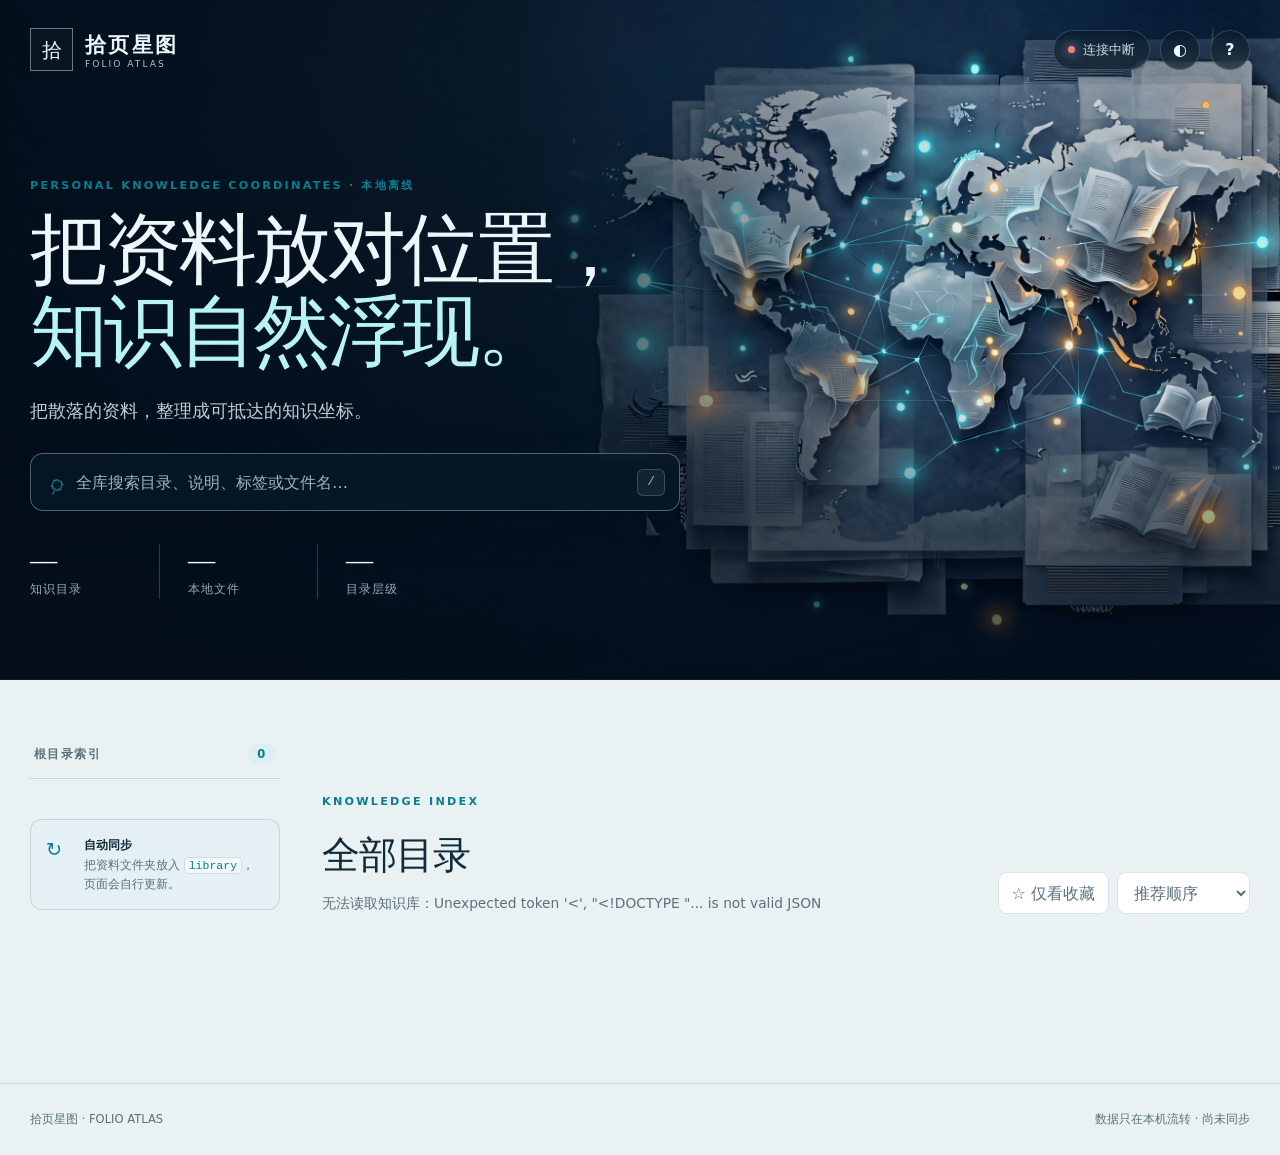
==== static/index.html @ a75ec2ff "feat: 发布拾页星图本地知识库" ====
<!doctype html>
<html lang="zh-CN" data-theme="dark">
<head>
  <meta charset="UTF-8">
  <meta name="viewport" content="width=device-width, initial-scale=1">
  <meta name="description" content="离线、自动索引、易维护的本地知识库">
  <title>拾页星图 · 本地知识库</title>
  <link rel="icon" href="/static/assets/favicon.svg" type="image/svg+xml">
  <link rel="stylesheet" href="/static/style.css">
  <script defer src="/static/catalog.js"></script>
  <script defer src="/static/app.js"></script>
</head>
<body>
  <a class="skip-link" href="#content">跳到知识条目</a>

  <header class="hero">
    <div class="hero-image" aria-hidden="true"></div>
    <div class="hero-shade" aria-hidden="true"></div>
    <nav class="topbar" aria-label="页面工具">
      <a class="brand" href="/" aria-label="拾页星图本地知识库首页">
        <span class="brand-mark" aria-hidden="true">拾</span>
        <span><strong>拾页星图</strong><small>FOLIO ATLAS</small></span>
      </a>
      <div class="top-actions">
        <span class="sync-state" id="syncState" role="status"><i aria-hidden="true"></i> 正在连接</span>
        <button class="icon-button" id="themeToggle" type="button" aria-label="切换明暗主题" title="切换明暗主题">◐</button>
        <button class="icon-button" id="helpButton" type="button" aria-label="查看使用帮助" title="查看使用帮助">?</button>
      </div>
    </nav>

    <div class="hero-content">
      <p class="eyebrow">PERSONAL KNOWLEDGE COORDINATES · 本地离线</p>
      <h1 id="siteTitle">把资料放对位置，<br><em>知识自然浮现。</em></h1>
      <p class="hero-copy" id="siteSubtitle">把散落的资料，整理成可抵达的知识坐标。</p>

      <form class="search-box" id="searchForm" role="search">
        <span class="search-icon" aria-hidden="true">⌕</span>
        <label class="sr-only" for="searchInput">搜索目录、说明、标签或文件名</label>
        <input id="searchInput" type="search" autocomplete="off" placeholder="全库搜索目录、说明、标签或文件名…">
        <kbd>/</kbd>
        <button id="clearSearch" type="button" aria-label="清空搜索" title="清空搜索" hidden>×</button>
      </form>

      <dl class="hero-stats" aria-label="知识库统计">
        <div><dt id="itemCount">—</dt><dd id="itemCountLabel">知识目录</dd></div>
        <div><dt id="fileCount">—</dt><dd>本地文件</dd></div>
        <div><dt id="categoryCount">—</dt><dd id="categoryCountLabel">目录层级</dd></div>
      </dl>
    </div>
  </header>

  <main id="content" class="workspace" tabindex="-1">
    <aside class="index-panel" aria-label="知识分类">
      <div class="panel-heading">
        <span>根目录索引</span>
        <span id="visibleCount">0</span>
      </div>
      <nav id="categoryList" class="category-list" aria-label="按分类筛选"></nav>
      <div class="index-note">
        <span aria-hidden="true">↻</span>
        <p><strong>自动同步</strong>把资料文件夹放入 <code>library</code>，页面会自行更新。</p>
      </div>
    </aside>

    <section class="catalog" aria-labelledby="catalogTitle">
      <nav id="breadcrumbs" class="breadcrumbs" aria-label="当前位置"></nav>
      <div class="catalog-toolbar">
        <div>
          <p class="section-kicker">KNOWLEDGE INDEX</p>
          <h2 id="catalogTitle">全部目录</h2>
          <p id="resultSummary" class="result-summary" aria-live="polite">正在读取本地目录…</p>
        </div>
        <div class="view-tools" aria-label="显示选项">
          <button id="favoriteFilter" class="tool-button" type="button" aria-pressed="false">☆ 仅看收藏</button>
          <select id="sortSelect" aria-label="排序方式">
            <option value="default">推荐顺序</option>
            <option value="title">按名称</option>
            <option value="modified">最近更新</option>
          </select>
        </div>
      </div>

      <div id="typeFilters" class="type-filters" aria-label="按文件类型筛选"></div>
      <section id="currentFolderPanel" class="current-folder-panel" aria-labelledby="currentFolderTitle" hidden>
        <div>
          <p class="section-kicker">CURRENT DIRECTORY</p>
          <h3 id="currentFolderTitle"></h3>
          <p id="currentFolderDescription"></p>
        </div>
        <div id="currentFolderFiles" class="current-folder-files"></div>
      </section>
      <div id="cardGrid" class="card-grid" aria-live="polite" aria-busy="true"></div>

      <div id="emptyState" class="empty-state" hidden>
        <span aria-hidden="true">⌁</span>
        <h3>没有找到对应资料</h3>
        <p>换一个关键词或清除筛选条件；新资料放入 library 后会自动出现。</p>
        <button id="resetFilters" type="button">清除全部筛选</button>
      </div>
    </section>
  </main>

  <footer>
    <span>拾页星图 · FOLIO ATLAS</span>
    <span>数据只在本机流转 · <span id="lastUpdated">尚未同步</span></span>
  </footer>

  <div id="hoverCard" class="hover-card" role="tooltip" hidden>
    <p class="hover-label">目录说明</p>
    <h3 id="hoverTitle"></h3>
    <p id="hoverDescription"></p>
    <div id="hoverMeta" class="hover-meta"></div>
  </div>


  <dialog id="helpDialog" class="detail-dialog help-dialog" aria-labelledby="helpTitle">
    <form method="dialog"><button class="dialog-close" aria-label="关闭帮助">×</button></form>
    <p class="section-kicker">QUICK GUIDE</p>
    <h2 id="helpTitle">三步建立多级资料目录</h2>
    <ol class="help-steps">
      <li><span>1</span><div><strong>创建分类</strong><p>在 library 下新建一个文件夹，例如“编程开发”。</p></div></li>
      <li><span>2</span><div><strong>按需要继续嵌套</strong><p>例如“算法 / 数论 / 质数”，目录深度不受固定层级限制。</p></div></li>
      <li><span>3</span><div><strong>为每级添加说明</strong><p>任意目录中添加 <code>_说明.md</code>，悬浮该目录即可查看。</p></div></li>
    </ol>
    <p class="help-tip">完整说明见项目根目录的 <strong>README.md</strong> 与 <strong>docs/使用手册.md</strong>。</p>
  </dialog>

  <div id="toast" class="toast" role="status" aria-live="polite" hidden></div>
</body>
</html>
---- static/style.css ----
:root {
  --night: #071421;
  --night-2: #0b1d2d;
  --panel: rgba(12, 31, 47, .88);
  --card: #10283b;
  --card-2: #133148;
  --line: rgba(177, 211, 226, .16);
  --text: #edf7fa;
  --muted: #9eb5c2;
  --cyan: #60deea;
  --cyan-deep: #1fa5ba;
  --amber: #ffb45f;
  --danger: #ff7d78;
  --shadow: 0 24px 70px rgba(0, 8, 18, .34);
  --radius: 18px;
  --display: Georgia, "Noto Serif CJK SC", "Noto Serif SC", "Songti SC", serif;
  --body: "Microsoft YaHei UI", "Noto Sans CJK SC", "Noto Sans SC", system-ui, sans-serif;
  color-scheme: dark;
}

html[data-theme="light"] {
  --night: #eaf1f3;
  --night-2: #f4f8f8;
  --panel: rgba(244, 249, 250, .92);
  --card: #fff;
  --card-2: #f3f8f9;
  --line: rgba(17, 51, 65, .14);
  --text: #102b39;
  --muted: #59717c;
  --cyan: #087e91;
  --cyan-deep: #06697a;
  --amber: #bc670c;
  --shadow: 0 22px 55px rgba(25, 61, 74, .13);
  color-scheme: light;
}

* { box-sizing: border-box; }
html { scroll-behavior: smooth; }
body {
  margin: 0;
  min-width: 300px;
  background: var(--night);
  color: var(--text);
  font-family: var(--body);
  line-height: 1.6;
  text-rendering: optimizeLegibility;
}
button, input, select { font: inherit; }
button, a, select { -webkit-tap-highlight-color: transparent; }
a { color: inherit; }
button { color: inherit; }
:focus-visible { outline: 3px solid var(--amber); outline-offset: 3px; }
::selection { background: var(--cyan); color: #03151c; }
[hidden] { display: none !important; }

.sr-only {
  position: absolute; width: 1px; height: 1px; padding: 0; margin: -1px;
  overflow: hidden; clip: rect(0, 0, 0, 0); white-space: nowrap; border: 0;
}
.skip-link {
  position: fixed; z-index: 1000; left: 1rem; top: -5rem;
  padding: .7rem 1rem; border-radius: 8px; background: var(--amber); color: #122330;
}
.skip-link:focus { top: 1rem; }

.hero {
  position: relative; min-height: 680px; overflow: hidden;
  border-bottom: 1px solid var(--line); background: #071724; color: #edf7fa;
}
.hero-image {
  position: absolute; inset: 0;
  background: url('/static/assets/knowledge-map-hero.png') center center / cover no-repeat;
  filter: saturate(.88) contrast(1.05);
}
.hero-shade {
  position: absolute; inset: 0;
  background:
    linear-gradient(90deg, rgba(4, 15, 27, .95) 0%, rgba(4, 15, 27, .76) 40%, rgba(4, 15, 27, .08) 75%),
    linear-gradient(0deg, rgba(4, 15, 27, .78) 0%, transparent 42%);
}
.topbar, .hero-content { position: relative; z-index: 2; width: min(1220px, calc(100% - 48px)); margin-inline: auto; }
.topbar { display: flex; align-items: center; justify-content: space-between; padding-top: 28px; }
.brand { display: flex; gap: 12px; align-items: center; text-decoration: none; }
.brand-mark {
  display: grid; place-items: center; width: 43px; height: 43px; border: 1px solid rgba(255,255,255,.42);
  font-family: var(--display); font-size: 1.25rem; background: rgba(8, 26, 39, .58); backdrop-filter: blur(10px);
}
.brand strong { display: block; font-family: var(--display); font-size: 1.3rem; letter-spacing: .12em; }
.brand small { display: block; margin-top: -4px; color: #a9c3ce; font-size: .57rem; letter-spacing: .22em; }
.top-actions { display: flex; align-items: center; gap: 10px; }
.sync-state {
  display: flex; align-items: center; gap: 8px; min-height: 40px; padding: 0 14px;
  border: 1px solid rgba(255,255,255,.16); border-radius: 999px; color: #c8dbe2;
  background: rgba(8, 25, 38, .55); backdrop-filter: blur(10px); font-size: .82rem;
}
.sync-state i { width: 7px; height: 7px; border-radius: 50%; background: var(--amber); box-shadow: 0 0 12px currentColor; }
.sync-state.online i { background: var(--cyan); }
.sync-state.error i { background: var(--danger); }
.icon-button {
  width: 40px; height: 40px; border: 1px solid rgba(255,255,255,.16); border-radius: 50%;
  background: rgba(8,25,38,.55); cursor: pointer; backdrop-filter: blur(10px); font-weight: 700;
}
.icon-button:hover { border-color: var(--cyan); color: var(--cyan); }

.hero-content { padding-top: 105px; padding-bottom: 70px; }
.eyebrow, .section-kicker { margin: 0 0 14px; color: var(--cyan); font-size: .7rem; font-weight: 800; letter-spacing: .2em; }
h1 { margin: 0; max-width: 760px; font-family: var(--display); font-size: clamp(3rem, 6.1vw, 5.7rem); font-weight: 500; line-height: 1.05; letter-spacing: -.045em; }
.hero h1 { color: #edf7fa; }
h1 em { color: #b9f4f4; font-style: normal; }
.hero-copy { max-width: 590px; margin: 24px 0 28px; color: #bdd0d7; font-size: clamp(1rem, 1.4vw, 1.14rem); }
.search-box {
  display: flex; align-items: center; width: min(650px, 100%); min-height: 58px; padding: 0 14px 0 18px;
  border: 1px solid rgba(180, 231, 238, .38); border-radius: 13px;
  background: rgba(8, 26, 39, .72); box-shadow: 0 14px 45px rgba(0, 8, 18, .22); backdrop-filter: blur(15px);
}
.search-box:focus-within { border-color: var(--cyan); box-shadow: 0 0 0 3px rgba(96,222,234,.16), 0 16px 50px rgba(0,8,18,.32); }
.search-icon { margin-right: 12px; color: var(--cyan); font-size: 1.65rem; transform: rotate(-20deg); }
.search-box input { flex: 1; min-width: 0; border: 0; outline: 0; background: transparent; color: #f4fbfd; font-size: 1rem; }
.search-box input::placeholder { color: #9eb4bf; }
.search-box kbd { padding: 2px 9px; border: 1px solid rgba(255,255,255,.18); border-radius: 6px; color: #9eb4bf; background: rgba(255,255,255,.06); }
.search-box button { margin-left: 8px; border: 0; background: none; cursor: pointer; font-size: 1.5rem; }
.hero-stats { display: flex; gap: 0; margin: 33px 0 0; }
.hero-stats div { min-width: 130px; padding-right: 28px; margin-right: 28px; border-right: 1px solid rgba(255,255,255,.18); }
.hero-stats div:last-child { border-right: 0; }
.hero-stats dt { color: #fff; font-family: var(--display); font-size: 1.7rem; line-height: 1.2; }
.hero-stats dd { margin: 3px 0 0; color: #93aeba; font-size: .75rem; letter-spacing: .08em; }

.workspace {
  display: grid; grid-template-columns: 250px minmax(0, 1fr); gap: 42px;
  width: min(1220px, calc(100% - 48px)); margin: 0 auto; padding: 64px 0 90px;
}
.index-panel { align-self: start; position: sticky; top: 24px; }
.panel-heading { display: flex; justify-content: space-between; align-items: center; padding: 0 4px 14px; border-bottom: 1px solid var(--line); color: var(--muted); font-size: .72rem; font-weight: 800; letter-spacing: .12em; }
.panel-heading span:last-child { min-width: 28px; padding: 1px 8px; border-radius: 999px; color: var(--cyan); background: rgba(96,222,234,.1); text-align: center; }
.category-list { display: grid; gap: 5px; margin-top: 12px; }
.category-button {
  display: grid; grid-template-columns: 32px minmax(0,1fr) auto; align-items: center; gap: 8px;
  width: 100%; min-height: 46px; padding: 7px 10px; border: 1px solid transparent; border-radius: 10px;
  background: transparent; color: var(--muted); text-align: left; cursor: pointer;
}
.category-button:hover { color: var(--text); background: rgba(96,222,234,.05); }
.category-button.active { border-color: var(--line); background: var(--card); color: var(--text); box-shadow: inset 3px 0 var(--cyan); }
.category-icon { color: var(--cyan); text-align: center; font-family: var(--display); font-size: 1.1rem; }
.category-title { overflow: hidden; text-overflow: ellipsis; white-space: nowrap; }
.category-count { color: var(--muted); font-size: .72rem; }
.index-note { display: grid; grid-template-columns: 30px 1fr; gap: 8px; margin-top: 28px; padding: 15px; border: 1px solid var(--line); border-radius: 12px; background: rgba(96,222,234,.035); }
.index-note > span { color: var(--cyan); font-size: 1.2rem; }
.index-note p { margin: 0; color: var(--muted); font-size: .72rem; line-height: 1.65; }
.index-note strong { display: block; color: var(--text); font-size: .78rem; }
code { padding: .08em .35em; border: 1px solid var(--line); border-radius: 4px; background: var(--card-2); color: var(--cyan); }

.catalog { min-width: 0; }
.breadcrumbs { display: flex; flex-wrap: wrap; align-items: center; gap: 7px; min-height: 34px; margin-bottom: 15px; }
.breadcrumb { padding: 3px 7px; border: 0; border-radius: 6px; background: transparent; color: var(--muted); cursor: pointer; font-size: .74rem; }
.breadcrumb:hover, .breadcrumb[aria-current="page"] { background: rgba(96,222,234,.08); color: var(--cyan); }
.breadcrumb-separator { color: var(--muted); opacity: .65; }
.catalog-toolbar { display: flex; justify-content: space-between; gap: 24px; align-items: end; margin-bottom: 24px; }
.catalog-toolbar h2 { margin: 0; font-family: var(--display); font-size: clamp(1.8rem, 3vw, 2.55rem); font-weight: 500; letter-spacing: -.03em; }
.result-summary { margin: 6px 0 0; color: var(--muted); font-size: .86rem; }
.view-tools { display: flex; gap: 8px; }
.tool-button, .view-tools select, .type-filter, .empty-state button {
  min-height: 42px; border: 1px solid var(--line); border-radius: 9px; background: var(--card); color: var(--muted); cursor: pointer;
}
.tool-button { padding: 0 13px; }
.tool-button[aria-pressed="true"] { border-color: rgba(255,180,95,.45); color: var(--amber); background: rgba(255,180,95,.08); }
.view-tools select { padding: 0 35px 0 12px; }
.type-filters { display: flex; flex-wrap: wrap; gap: 8px; min-height: 35px; margin-bottom: 20px; }
.type-filter { min-height: 32px; padding: 0 11px; border-radius: 999px; background: transparent; font-size: .72rem; text-transform: uppercase; letter-spacing: .06em; }
.type-filter:hover, .type-filter.active { color: var(--cyan); border-color: rgba(96,222,234,.48); background: rgba(96,222,234,.08); }

.current-folder-panel {
  display: grid; grid-template-columns: minmax(0, 1fr) minmax(260px, .9fr); gap: 22px; margin-bottom: 22px; padding: 20px;
  border: 1px solid var(--line); border-radius: 14px; background: rgba(96,222,234,.035);
}
.current-folder-panel h3 { margin: 0; font-family: var(--display); font-size: 1.35rem; font-weight: 500; }
.current-folder-panel p:not(.section-kicker) { margin: 7px 0 0; color: var(--muted); white-space: pre-line; font-size: .8rem; }
.current-folder-files { display: grid; align-content: start; gap: 5px; }

.card-grid { display: grid; grid-template-columns: repeat(2, minmax(0, 1fr)); gap: 18px; }
.knowledge-card {
  position: relative; display: flex; flex-direction: column; min-width: 0; min-height: 330px; padding: 25px;
  border: 1px solid var(--line); border-radius: 4px 17px 17px 17px; background: linear-gradient(145deg, var(--card), var(--card-2));
  box-shadow: 0 8px 28px rgba(0,8,18,.12); transition: transform .2s ease, border-color .2s ease, box-shadow .2s ease;
}
.knowledge-card::before {
  content: ""; position: absolute; left: -1px; top: -12px; width: 88px; height: 13px;
  border: 1px solid var(--line); border-bottom: 0; border-radius: 9px 13px 0 0; background: var(--card);
}
.knowledge-card::after { content: ""; position: absolute; left: 18px; right: 18px; top: 0; height: 2px; background: linear-gradient(90deg, var(--cyan), transparent 68%); opacity: .65; }
.knowledge-card:hover, .knowledge-card:focus-within { transform: translateY(-4px); border-color: rgba(96,222,234,.36); box-shadow: var(--shadow); }
.card-top { display: flex; align-items: center; justify-content: space-between; gap: 12px; }
.card-code { color: var(--cyan); font-family: ui-monospace, Consolas, monospace; font-size: .67rem; letter-spacing: .1em; }
.favorite-button { width: 37px; height: 37px; border: 1px solid transparent; border-radius: 50%; background: transparent; color: var(--muted); cursor: pointer; font-size: 1.2rem; }
.favorite-button:hover, .favorite-button.active { color: var(--amber); border-color: rgba(255,180,95,.25); background: rgba(255,180,95,.07); }
.card-category { margin: 17px 0 6px; color: var(--amber); font-size: .67rem; font-weight: 800; letter-spacing: .12em; }
.knowledge-card h3 { margin: 0; font-family: var(--display); font-size: 1.46rem; font-weight: 500; line-height: 1.3; }
.card-summary { display: -webkit-box; overflow: hidden; margin: 12px 0 16px; color: var(--muted); font-size: .84rem; line-height: 1.7; -webkit-line-clamp: 2; -webkit-box-orient: vertical; }
.tag-row { display: flex; flex-wrap: wrap; gap: 6px; min-height: 24px; margin-bottom: 16px; }
.tag { padding: 2px 8px; border: 1px solid var(--line); border-radius: 999px; color: var(--muted); font-size: .66rem; }
.file-preview { display: grid; gap: 5px; margin-top: auto; padding-top: 14px; border-top: 1px solid var(--line); }
.file-row { display: grid; grid-template-columns: 30px minmax(0,1fr) auto; align-items: center; gap: 7px; min-height: 34px; }
.file-type { color: var(--cyan); font-family: ui-monospace, Consolas, monospace; font-size: .62rem; font-weight: 800; text-transform: uppercase; }
.file-link { overflow: hidden; color: var(--text); font-size: .75rem; text-decoration: none; text-overflow: ellipsis; white-space: nowrap; }
.file-link:hover { color: var(--cyan); text-decoration: underline; }
.file-actions { position: relative; }
.file-actions[open] { z-index: 35; }
.file-actions-trigger {
  display: flex; align-items: center; justify-content: center; min-width: 58px; min-height: 32px; padding: 0 9px;
  border: 1px solid var(--line); border-radius: 7px; color: var(--muted); cursor: pointer;
  font-size: .68rem; list-style: none; user-select: none;
}
.file-actions-trigger::-webkit-details-marker { display: none; }
.file-actions-trigger::after { content: "⌄"; margin-left: 5px; color: var(--cyan); }
.file-actions-trigger:hover, .file-actions[open] .file-actions-trigger { border-color: var(--cyan); color: var(--cyan); }
.file-action-menu {
  position: absolute; right: 0; top: calc(100% + 7px); z-index: 36; display: grid; width: 148px; padding: 6px;
  border: 1px solid rgba(96,222,234,.28); border-radius: 10px; background: var(--night-2);
  box-shadow: 0 16px 42px rgba(0,8,18,.28);
}
.file-action-menu button {
  min-height: 38px; padding: 0 10px; border: 0; border-radius: 7px; background: transparent;
  color: var(--text); text-align: left; cursor: pointer; font-size: .74rem;
}
.file-action-menu button:hover, .file-action-menu button:focus-visible { background: rgba(96,222,234,.1); color: var(--cyan); }
.knowledge-card:has(.file-actions[open]) { z-index: 40; }
.card-footer { display: flex; justify-content: space-between; align-items: center; gap: 12px; margin-top: 14px; color: var(--muted); font-size: .68rem; }
.detail-button { border: 0; background: none; color: var(--cyan); cursor: pointer; padding: 3px 0; }
.detail-button:hover { text-decoration: underline; }

.empty-state { padding: 75px 24px; border: 1px dashed var(--line); border-radius: var(--radius); text-align: center; }
.empty-state > span { color: var(--cyan); font-size: 3rem; }
.empty-state h3 { margin: 8px 0; font-family: var(--display); font-size: 1.5rem; }
.empty-state p { color: var(--muted); }
.empty-state button { padding: 0 16px; color: var(--text); }

.hover-card {
  position: fixed; z-index: 50; width: min(390px, calc(100vw - 32px)); max-height: 340px; overflow-x: hidden; overflow-y: auto;
  padding: 20px; border: 1px solid rgba(96,222,234,.35); border-radius: 14px;
  background: rgba(7, 22, 34, .96); color: #edf7fa; box-shadow: 0 24px 75px rgba(0,4,12,.52); backdrop-filter: blur(18px);
  pointer-events: auto; overscroll-behavior: contain; scrollbar-gutter: stable; animation: tooltip-in .16s ease-out;
}
.hover-label { margin: 0; color: #62dce8; font-size: .62rem; font-weight: 800; letter-spacing: .16em; }
.hover-card h3 { margin: 5px 0 8px; font-family: var(--display); font-size: 1.2rem; }
.hover-card > p:nth-of-type(2) { margin: 0; color: #b6cbd4; white-space: pre-line; font-size: .78rem; line-height: 1.65; }
.hover-meta { margin-top: 12px; padding-top: 10px; border-top: 1px solid rgba(255,255,255,.1); color: #8faab6; font-size: .68rem; }
@keyframes tooltip-in { from { opacity: 0; transform: translateY(5px); } }

.detail-dialog { width: min(720px, calc(100% - 30px)); max-height: min(82vh, 800px); padding: 30px; border: 1px solid var(--line); border-radius: 18px; background: var(--night-2); color: var(--text); box-shadow: 0 30px 100px rgba(0,4,12,.6); }
.detail-dialog::backdrop { background: rgba(2,10,17,.72); backdrop-filter: blur(7px); }
.dialog-close { position: absolute; right: 17px; top: 15px; width: 38px; height: 38px; border: 1px solid var(--line); border-radius: 50%; background: var(--card); cursor: pointer; font-size: 1.35rem; }
.detail-dialog h2 { margin: 0; padding-right: 40px; font-family: var(--display); font-size: 2rem; font-weight: 500; }
.help-steps { display: grid; gap: 16px; padding: 0; list-style: none; }
.help-steps li { display: grid; grid-template-columns: 40px 1fr; gap: 12px; }
.help-steps li > span { display: grid; place-items: center; width: 36px; height: 36px; border: 1px solid rgba(96,222,234,.4); border-radius: 50%; color: var(--cyan); }
.help-steps strong { color: var(--text); }
.help-steps p, .help-tip { margin: 3px 0 0; color: var(--muted); }
.help-tip { padding-top: 17px; border-top: 1px solid var(--line); }
.toast { position: fixed; z-index: 100; right: 22px; bottom: 22px; max-width: min(390px, calc(100vw - 44px)); padding: 12px 16px; border: 1px solid rgba(96,222,234,.4); border-radius: 10px; background: #102b3c; color: #edf7fa; box-shadow: var(--shadow); }
footer { display: flex; justify-content: space-between; gap: 20px; padding: 26px max(24px, calc((100vw - 1220px)/2)); border-top: 1px solid var(--line); color: var(--muted); font-size: .72rem; }

@media (max-width: 900px) {
  .hero { min-height: 620px; }
  .hero-image { background-position: 60% center; opacity: .62; }
  .hero-shade { background: linear-gradient(90deg, rgba(4,15,27,.94), rgba(4,15,27,.55)), linear-gradient(0deg, rgba(4,15,27,.85), transparent); }
  .workspace { grid-template-columns: 1fr; }
  .index-panel { position: static; }
  .category-list { display: flex; overflow-x: auto; padding-bottom: 7px; }
  .category-button { flex: 0 0 auto; width: auto; grid-template-columns: 25px auto auto; }
  .index-note { display: none; }
}
@media (max-width: 680px) {
  .topbar, .hero-content, .workspace { width: min(100% - 28px, 1220px); }
  .hero { min-height: 650px; }
  .hero-content { padding-top: 88px; }
  .sync-state { padding: 0 10px; font-size: 0; }
  .sync-state i { margin: 0; }
  h1 { font-size: clamp(2.55rem, 13vw, 4rem); }
  .search-box kbd { display: none; }
  .hero-stats div { min-width: 0; flex: 1; margin-right: 15px; padding-right: 15px; }
  .hero-stats dt { font-size: 1.35rem; }
  .workspace { padding-top: 45px; }
  .catalog-toolbar { align-items: start; flex-direction: column; }
  .current-folder-panel { grid-template-columns: 1fr; }
  .view-tools { width: 100%; }
  .view-tools > * { flex: 1; min-width: 0; }
  .card-grid { grid-template-columns: 1fr; }
  .knowledge-card { min-height: 315px; }
  .hover-card { display: none; }
  footer { flex-direction: column; }
  .file-actions-trigger { min-height: 38px; }
}
@media (prefers-reduced-motion: reduce) {
  *, *::before, *::after { scroll-behavior: auto !important; animation-duration: .01ms !important; transition-duration: .01ms !important; }
}
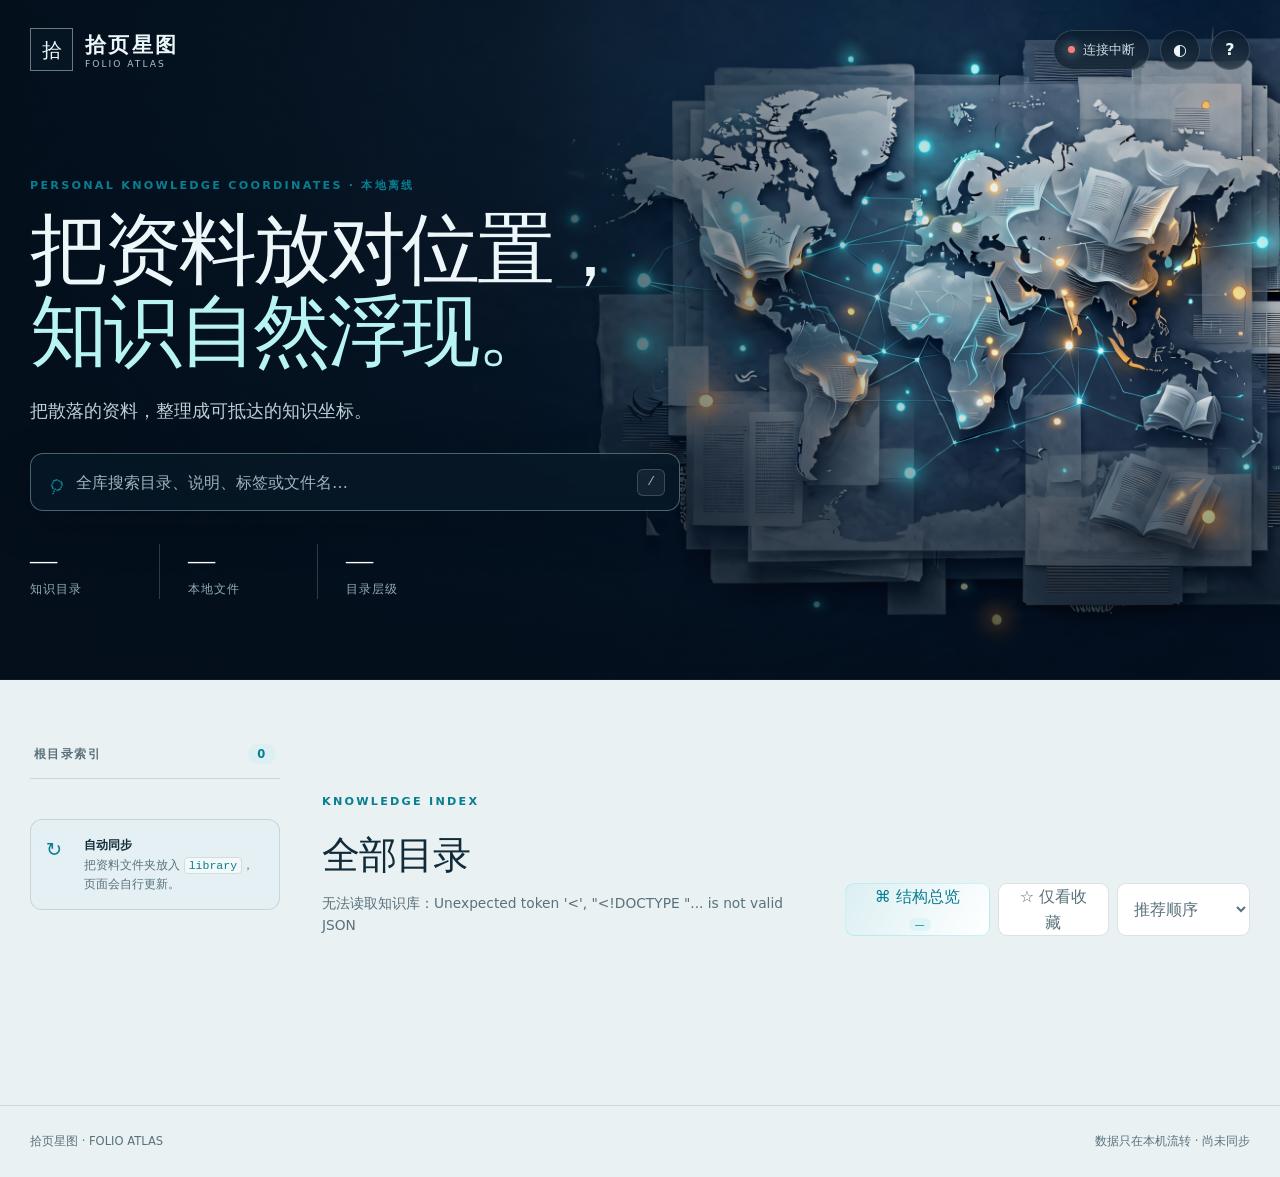
==== commit f0aba658: "feat: 增加全局知识结构快照与网页总览" ====
--- a/static/index.html
+++ b/static/index.html
@@ -71,6 +71,9 @@
           <p id="resultSummary" class="result-summary" aria-live="polite">正在读取本地目录…</p>
         </div>
         <div class="view-tools" aria-label="显示选项">
+          <button id="structureOpen" class="tool-button structure-open" type="button" aria-haspopup="dialog" disabled>
+            <span aria-hidden="true">⌘</span> 结构总览 <small id="structureOpenCount">—</small>
+          </button>
           <button id="favoriteFilter" class="tool-button" type="button" aria-pressed="false">☆ 仅看收藏</button>
           <select id="sortSelect" aria-label="排序方式">
             <option value="default">推荐顺序</option>
@@ -87,7 +90,10 @@
           <h3 id="currentFolderTitle"></h3>
           <p id="currentFolderDescription"></p>
         </div>
-        <div id="currentFolderFiles" class="current-folder-files"></div>
+        <div class="current-folder-content">
+          <div id="currentFolderPrimary" class="current-folder-primary" hidden></div>
+          <div id="currentFolderFiles" class="current-folder-files"></div>
+        </div>
       </section>
       <div id="cardGrid" class="card-grid" aria-live="polite" aria-busy="true"></div>
 
@@ -112,6 +118,48 @@
     <div id="hoverMeta" class="hover-meta"></div>
   </div>
 
+  <dialog id="structureDialog" class="structure-dialog" aria-labelledby="structureTitle" aria-describedby="structureSummary">
+    <div class="structure-shell">
+      <header class="structure-header">
+        <div class="structure-identity">
+          <span class="structure-mark" aria-hidden="true"><i></i><i></i><i></i></span>
+          <div>
+            <p class="section-kicker">ATLAS OVERVIEW · 全库星图</p>
+            <h2 id="structureTitle">完整知识结构</h2>
+            <p id="structureSummary" role="status" aria-live="polite">正在读取知识坐标…</p>
+          </div>
+        </div>
+        <form method="dialog"><button class="dialog-close structure-close" aria-label="关闭完整知识结构">×</button></form>
+      </header>
+
+      <div class="structure-toolbar" aria-label="结构总览工具">
+        <label class="structure-search" for="structureSearch">
+          <span aria-hidden="true">⌕</span>
+          <span class="sr-only">在完整知识结构中定位目录或文件</span>
+          <input id="structureSearch" type="search" autocomplete="off" placeholder="在结构中定位目录或文件…">
+          <kbd aria-hidden="true">Esc</kbd>
+        </label>
+        <div class="structure-options">
+          <label class="structure-file-toggle" for="structureFileToggle">
+            <input id="structureFileToggle" type="checkbox">
+            <span>显示直属文件</span>
+          </label>
+          <div class="structure-expand-tools" aria-label="展开范围">
+            <button id="structureExpandCurrent" type="button">展开当前位置</button>
+            <button id="structureExpandAll" type="button">全部展开</button>
+            <button id="structureCollapseAll" type="button">仅看根级</button>
+          </div>
+        </div>
+      </div>
+
+      <div class="structure-scroll">
+        <div class="structure-guide" aria-hidden="true"><span>ROOT</span><i></i><span>DEEP SPACE</span></div>
+        <nav id="structureTree" class="structure-tree" aria-label="知识库完整目录树"></nav>
+      </div>
+      <p class="structure-hint">展开箭头用于查看下级；选择目录名称会跳转，并保持原有逐级浏览方式。</p>
+    </div>
+  </dialog>
+
 
   <dialog id="helpDialog" class="detail-dialog help-dialog" aria-labelledby="helpTitle">
     <form method="dialog"><button class="dialog-close" aria-label="关闭帮助">×</button></form>
--- a/static/style.css
+++ b/static/style.css
@@ -168,12 +168,105 @@
 .type-filter { min-height: 32px; padding: 0 11px; border-radius: 999px; background: transparent; font-size: .72rem; text-transform: uppercase; letter-spacing: .06em; }
 .type-filter:hover, .type-filter.active { color: var(--cyan); border-color: rgba(96,222,234,.48); background: rgba(96,222,234,.08); }
 
+.structure-open { border-color: rgba(96,222,234,.32); color: var(--cyan); background: linear-gradient(120deg, rgba(96,222,234,.1), var(--card)); }
+.structure-open:hover { border-color: var(--cyan); color: var(--text); }
+.structure-open small { min-width: 24px; margin-left: 5px; padding: 1px 6px; border-radius: 999px; background: rgba(96,222,234,.12); color: var(--cyan); font-size: .62rem; }
+
+.structure-dialog {
+  width: min(570px, 100%); max-width: none; height: 100dvh; max-height: none; margin: 0 0 0 auto; padding: 0; overflow: hidden;
+  border: 0; border-left: 1px solid rgba(96,222,234,.3); border-radius: 22px 0 0 22px; background: var(--night-2); color: var(--text);
+  box-shadow: -30px 0 100px rgba(0,4,12,.58);
+}
+.structure-dialog[open] { animation: structure-in .2s ease-out both; }
+.structure-dialog::backdrop { background: rgba(2,10,17,.7); backdrop-filter: blur(6px); }
+@keyframes structure-in { from { opacity: 0; transform: translateX(28px); } }
+.structure-shell { position: relative; display: grid; grid-template-rows: auto auto minmax(0,1fr) auto; height: 100%; overflow: hidden; }
+.structure-shell::before {
+  content: ""; position: absolute; right: -90px; top: -125px; width: 400px; height: 330px; opacity: .22; pointer-events: none;
+  background: repeating-radial-gradient(ellipse at center, transparent 0 22px, rgba(96,222,234,.22) 23px 24px); transform: rotate(-16deg);
+}
+.structure-header { position: relative; z-index: 1; display: flex; align-items: flex-start; justify-content: space-between; gap: 22px; padding: 27px 28px 21px; }
+.structure-identity { display: grid; grid-template-columns: 58px minmax(0,1fr); align-items: center; gap: 16px; }
+.structure-identity .section-kicker { margin-bottom: 3px; letter-spacing: .15em; }
+.structure-identity h2 { margin: 0; font-family: var(--display); font-size: clamp(1.65rem, 3vw, 2.35rem); font-weight: 500; letter-spacing: -.03em; }
+.structure-identity p:last-child { margin: 4px 0 0; color: var(--muted); font-size: .76rem; }
+.structure-mark {
+  position: relative; display: grid; place-items: center; width: 58px; height: 58px; border: 1px solid rgba(96,222,234,.38); border-radius: 50%;
+  background: radial-gradient(circle, rgba(96,222,234,.18) 0 7%, transparent 8% 31%, rgba(96,222,234,.13) 32% 34%, transparent 35%);
+}
+.structure-mark::before, .structure-mark::after { content: ""; position: absolute; border-radius: 50%; background: var(--cyan); box-shadow: 0 0 10px rgba(96,222,234,.7); }
+.structure-mark::before { width: 5px; height: 5px; left: 12px; top: 26px; }
+.structure-mark::after { width: 4px; height: 4px; right: 12px; top: 15px; }
+.structure-mark i { position: absolute; width: 1px; height: 18px; background: rgba(96,222,234,.28); transform-origin: bottom; }
+.structure-mark i:nth-child(1) { transform: rotate(58deg) translateY(-3px); }
+.structure-mark i:nth-child(2) { transform: rotate(-52deg) translateY(-5px); }
+.structure-mark i:nth-child(3) { width: 5px; height: 5px; border-radius: 50%; background: var(--amber); }
+.structure-close { position: static; flex: 0 0 auto; }
+.structure-toolbar { position: relative; z-index: 1; display: grid; grid-template-columns: 1fr; align-items: center; gap: 10px; padding: 14px 28px; border-top: 1px solid var(--line); border-bottom: 1px solid var(--line); background: rgba(96,222,234,.025); }
+.structure-search { display: flex; align-items: center; min-height: 43px; padding: 0 12px; border: 1px solid var(--line); border-radius: 10px; background: rgba(7,20,33,.24); }
+.structure-search:focus-within { border-color: var(--cyan); box-shadow: 0 0 0 3px rgba(96,222,234,.1); }
+.structure-search > span:first-child { margin-right: 8px; color: var(--cyan); font-size: 1.15rem; transform: rotate(-18deg); }
+.structure-search input { flex: 1; min-width: 0; border: 0; outline: 0; background: transparent; color: var(--text); font-size: .78rem; }
+.structure-search input::placeholder { color: var(--muted); }
+.structure-search kbd { padding: 2px 7px; border: 1px solid var(--line); border-radius: 5px; color: var(--muted); background: var(--card); font-size: .62rem; }
+.structure-options { display: flex; align-items: center; justify-content: space-between; gap: 10px; }
+.structure-file-toggle { display: flex; align-items: center; gap: 7px; min-height: 38px; color: var(--muted); cursor: pointer; font-size: .7rem; white-space: nowrap; }
+.structure-file-toggle input { width: 16px; height: 16px; accent-color: var(--cyan-deep); }
+.structure-expand-tools { display: flex; gap: 6px; }
+.structure-expand-tools button { min-height: 40px; padding: 0 10px; border: 1px solid var(--line); border-radius: 8px; background: var(--card); color: var(--muted); cursor: pointer; font-size: .67rem; }
+.structure-expand-tools button:hover { border-color: rgba(96,222,234,.45); color: var(--cyan); }
+.structure-scroll { display: grid; grid-template-columns: 38px minmax(0,1fr); min-height: 0; padding: 16px 22px 14px 18px; }
+.structure-guide { display: flex; flex-direction: column; align-items: center; min-height: 0; color: var(--muted); font-family: ui-monospace, Consolas, monospace; font-size: .52rem; letter-spacing: .08em; writing-mode: vertical-rl; }
+.structure-guide i { flex: 1; width: 1px; min-height: 30px; margin: 8px 0; background: linear-gradient(var(--cyan), rgba(96,222,234,.08)); }
+.structure-tree { min-height: 0; overflow: auto; padding: 7px 12px 18px 6px; scrollbar-gutter: stable; overscroll-behavior: contain; }
+.structure-root, .structure-group { margin: 0; padding: 0; list-style: none; }
+.structure-node { position: relative; }
+.structure-group { position: relative; margin-left: 14px; padding-left: 19px; }
+.structure-group::before { content: ""; position: absolute; left: 5px; top: 0; bottom: 8px; border-left: 1px solid rgba(96,222,234,.18); }
+.structure-row { display: grid; grid-template-columns: 42px minmax(0,1fr) auto; align-items: center; gap: 4px; min-height: 44px; border-radius: 8px; }
+.structure-row:hover { background: rgba(96,222,234,.055); }
+.structure-row.current { background: rgba(96,222,234,.1); box-shadow: inset 2px 0 var(--cyan); }
+.structure-node-toggle { width: 42px; height: 42px; padding: 0; border: 0; border-radius: 7px; background: transparent; color: var(--cyan); cursor: pointer; font-size: 0; }
+.structure-node-toggle::before { content: "›"; font-size: 1rem; }
+.structure-node-toggle[aria-expanded="true"]::before { content: "⌄"; }
+.structure-node-toggle:hover:not(:disabled) { background: rgba(96,222,234,.11); }
+.structure-node-toggle:disabled { color: var(--muted); cursor: default; opacity: .5; }
+.structure-node-toggle:disabled::before { content: "·"; }
+.structure-link { display: flex; align-items: center; gap: 8px; min-width: 0; min-height: 42px; padding: 0 6px; border: 0; background: transparent; color: var(--text); text-align: left; cursor: pointer; }
+.structure-link:hover .structure-node-title { color: var(--cyan); }
+.structure-node-icon { flex: 0 0 22px; color: var(--cyan); text-align: center; font-family: var(--display); }
+.structure-node-title { overflow: hidden; font-size: .79rem; font-weight: 650; text-overflow: ellipsis; white-space: nowrap; }
+.structure-current { flex: 0 0 auto; padding: 1px 6px; border-radius: 999px; background: rgba(96,222,234,.13); color: var(--cyan); font-size: .56rem; }
+.structure-node-count { padding-right: 8px; color: var(--muted); font-size: .62rem; white-space: nowrap; }
+.structure-file { position: relative; min-width: 0; }
+.structure-file::before { content: ""; position: absolute; left: -14px; top: 18px; width: 11px; border-top: 1px solid rgba(96,222,234,.18); }
+.structure-file-link { display: grid; grid-template-columns: 36px minmax(0,1fr) 20px; align-items: center; gap: 7px; min-height: 42px; padding: 0 7px; border-radius: 7px; color: var(--muted); font-size: .71rem; text-decoration: none; }
+.structure-file-link:hover { background: rgba(255,180,95,.055); color: var(--text); }
+.structure-file-type { color: var(--amber); font-family: ui-monospace, Consolas, monospace; font-size: .56rem; font-weight: 800; text-transform: uppercase; }
+.structure-file-name { overflow: hidden; text-overflow: ellipsis; white-space: nowrap; }
+.structure-file-open { color: var(--cyan); text-align: center; }
+.structure-empty { padding: 55px 18px; color: var(--muted); text-align: center; font-size: .78rem; }
+.structure-hint { margin: 0; padding: 10px 28px 13px; border-top: 1px solid var(--line); color: var(--muted); font-size: .65rem; }
+
 .current-folder-panel {
   display: grid; grid-template-columns: minmax(0, 1fr) minmax(260px, .9fr); gap: 22px; margin-bottom: 22px; padding: 20px;
   border: 1px solid var(--line); border-radius: 14px; background: rgba(96,222,234,.035);
 }
 .current-folder-panel h3 { margin: 0; font-family: var(--display); font-size: 1.35rem; font-weight: 500; }
 .current-folder-panel p:not(.section-kicker) { margin: 7px 0 0; color: var(--muted); white-space: pre-line; font-size: .8rem; }
+.current-folder-content { display: grid; align-content: start; gap: 12px; min-width: 0; }
+.current-folder-primary[hidden] { display: none; }
+.primary-entry {
+  display: grid; grid-template-columns: 38px minmax(0, 1fr) auto; align-items: center; gap: 11px; min-height: 66px; padding: 11px 13px;
+  border: 1px solid rgba(96,222,234,.42); border-radius: 11px; background: linear-gradient(120deg, rgba(96,222,234,.12), rgba(255,180,95,.055));
+  color: var(--text); text-decoration: none; box-shadow: 0 10px 28px rgba(0,8,18,.12); transition: border-color .18s ease, transform .18s ease, background .18s ease;
+}
+.primary-entry:hover, .primary-entry:focus-visible { border-color: var(--cyan); background: linear-gradient(120deg, rgba(96,222,234,.18), rgba(255,180,95,.08)); transform: translateY(-2px); outline: none; }
+.primary-entry-icon { display: grid; place-items: center; width: 36px; height: 36px; border-radius: 9px; background: rgba(96,222,234,.13); color: var(--cyan); font-family: var(--display); font-size: 1.1rem; }
+.primary-entry-copy { display: grid; min-width: 0; gap: 3px; }
+.primary-entry-copy strong { color: var(--text); font-size: .82rem; }
+.primary-entry-copy small { overflow: hidden; color: var(--muted); font-size: .68rem; text-overflow: ellipsis; white-space: nowrap; }
+.primary-entry-arrow { color: var(--cyan); font-size: .7rem; white-space: nowrap; }
 .current-folder-files { display: grid; align-content: start; gap: 5px; }
 
 .card-grid { display: grid; grid-template-columns: repeat(2, minmax(0, 1fr)); gap: 18px; }
@@ -280,7 +373,27 @@
   .hero-stats dt { font-size: 1.35rem; }
   .workspace { padding-top: 45px; }
   .catalog-toolbar { align-items: start; flex-direction: column; }
+  .structure-dialog { width: 100%; height: 100dvh; border-left: 0; border-radius: 0; }
+  .structure-header { align-items: flex-start; padding: 18px 16px 15px; }
+  .structure-identity { grid-template-columns: 44px minmax(0,1fr); gap: 10px; }
+  .structure-mark { width: 44px; height: 44px; }
+  .structure-identity .section-kicker { max-width: 210px; line-height: 1.45; }
+  .structure-toolbar { grid-template-columns: 1fr; gap: 9px; padding: 11px 13px; }
+  .structure-options { align-items: flex-start; justify-content: space-between; gap: 8px; }
+  .structure-expand-tools { flex-wrap: wrap; justify-content: flex-end; }
+  .structure-expand-tools button { min-height: 44px; padding-inline: 8px; }
+  .structure-scroll { display: block; padding: 9px 8px 8px; overflow: hidden; }
+  .structure-guide { display: none; }
+  .structure-tree { height: 100%; padding-inline: 3px; }
+  .structure-group { margin-left: 8px; padding-left: 12px; }
+  .structure-row { grid-template-columns: 42px minmax(0,1fr); }
+  .structure-node-count { display: none; }
+  .structure-node-title { font-size: .75rem; }
+  .structure-current { display: none; }
+  .structure-hint { padding-inline: 15px; }
   .current-folder-panel { grid-template-columns: 1fr; }
+  .primary-entry { grid-template-columns: 38px minmax(0, 1fr); }
+  .primary-entry-arrow { display: none; }
   .view-tools { width: 100%; }
   .view-tools > * { flex: 1; min-width: 0; }
   .card-grid { grid-template-columns: 1fr; }
